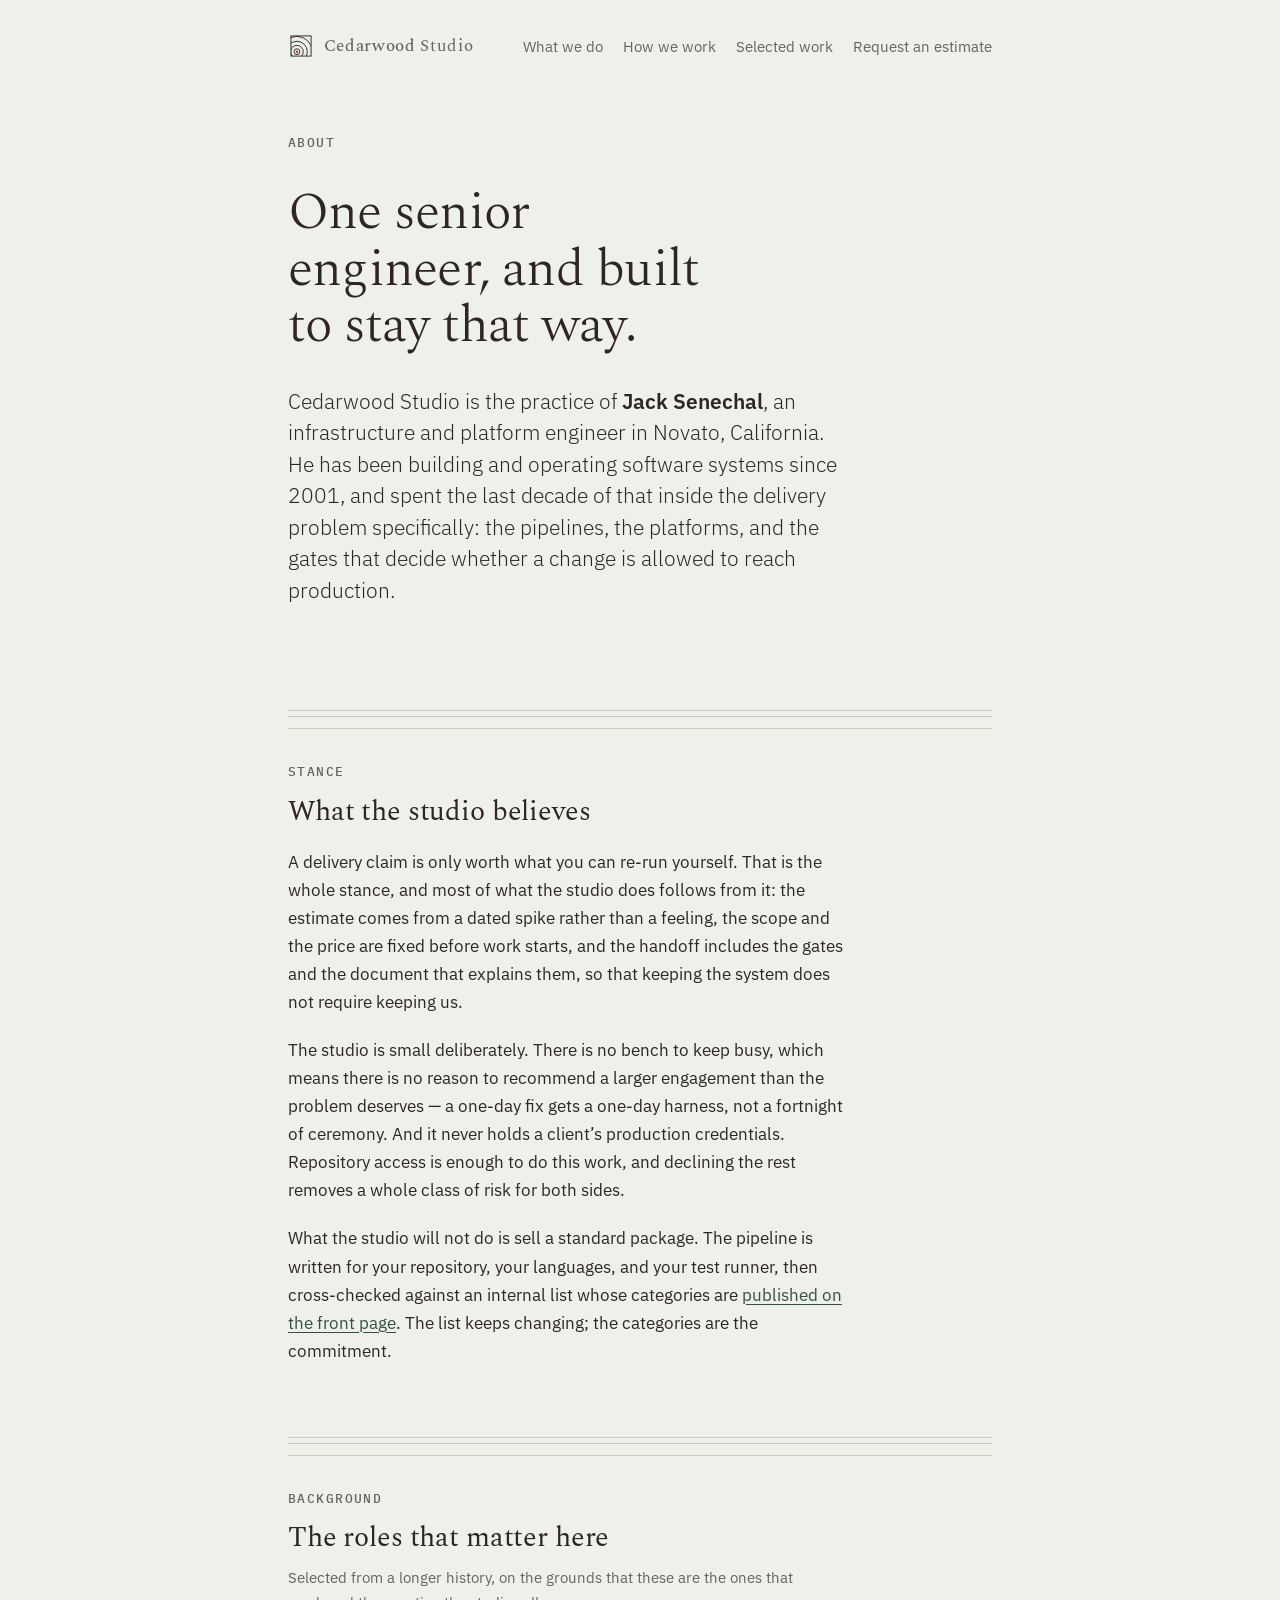
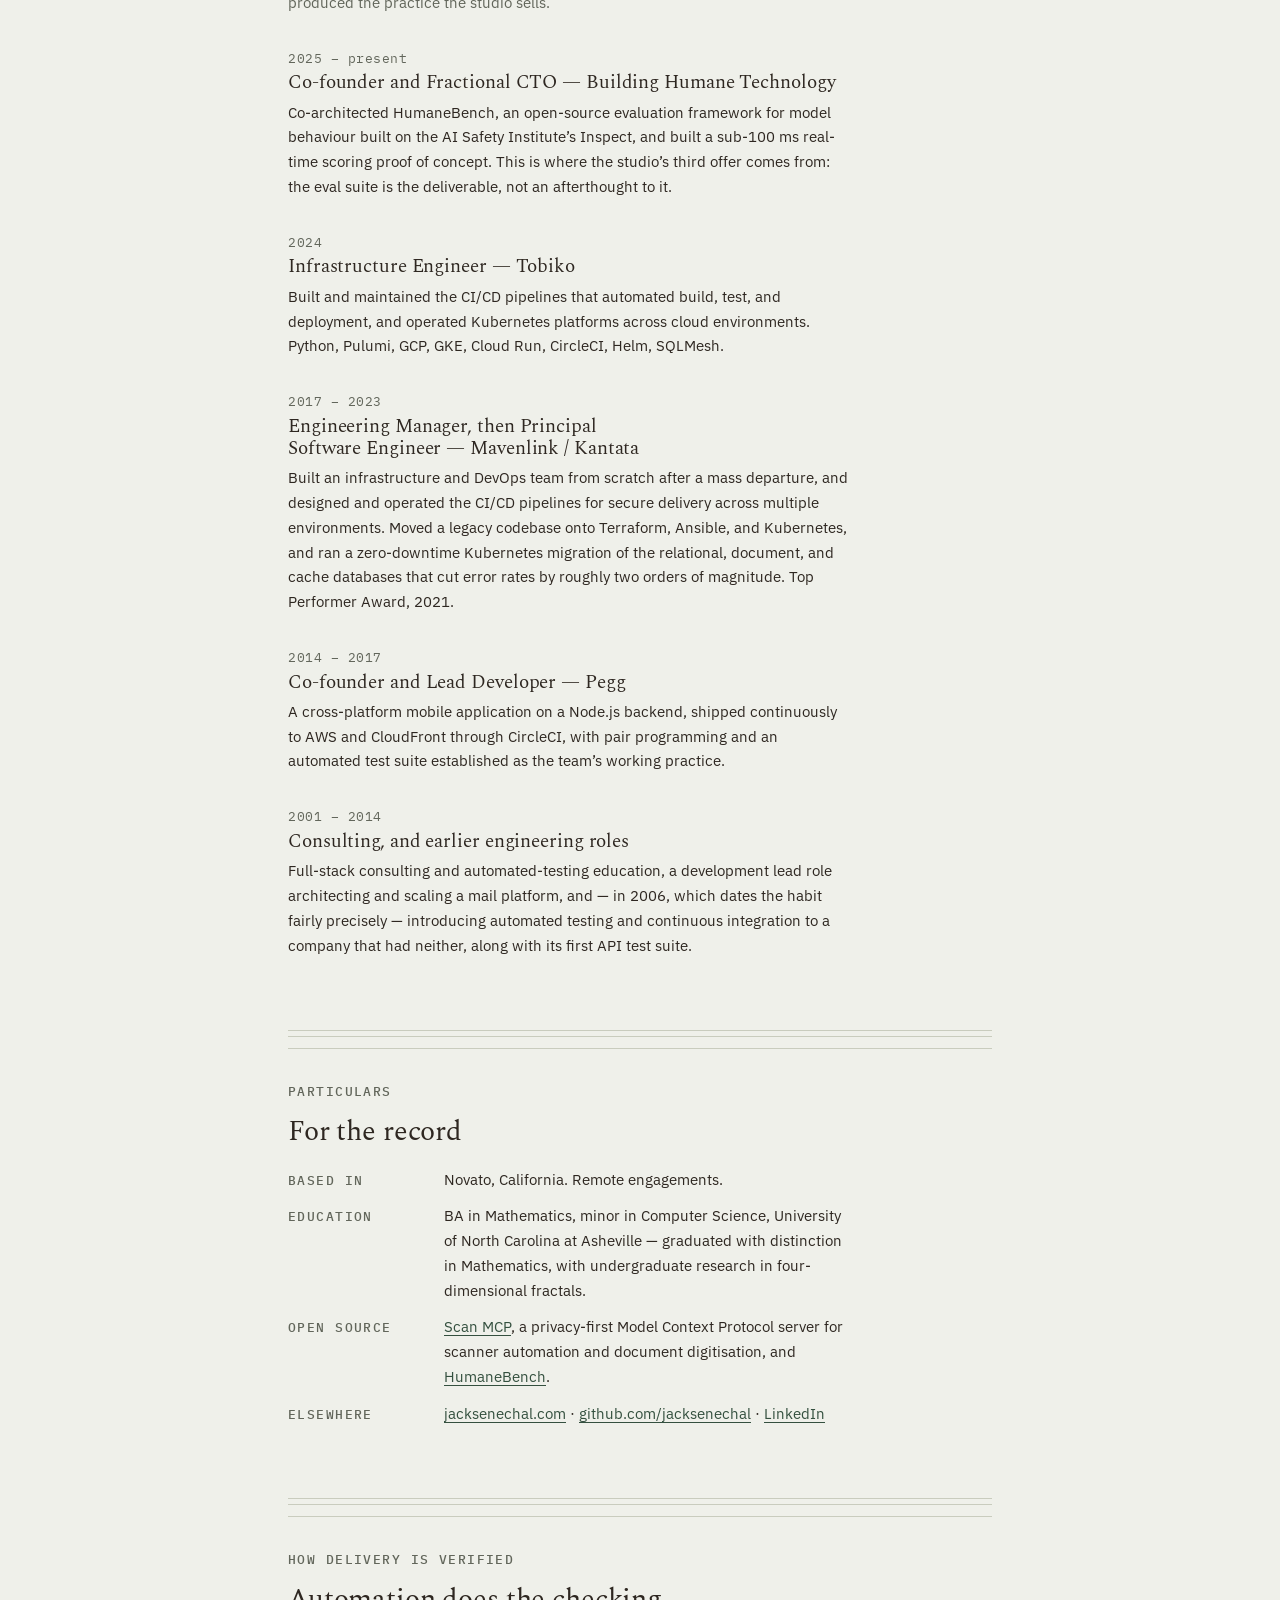
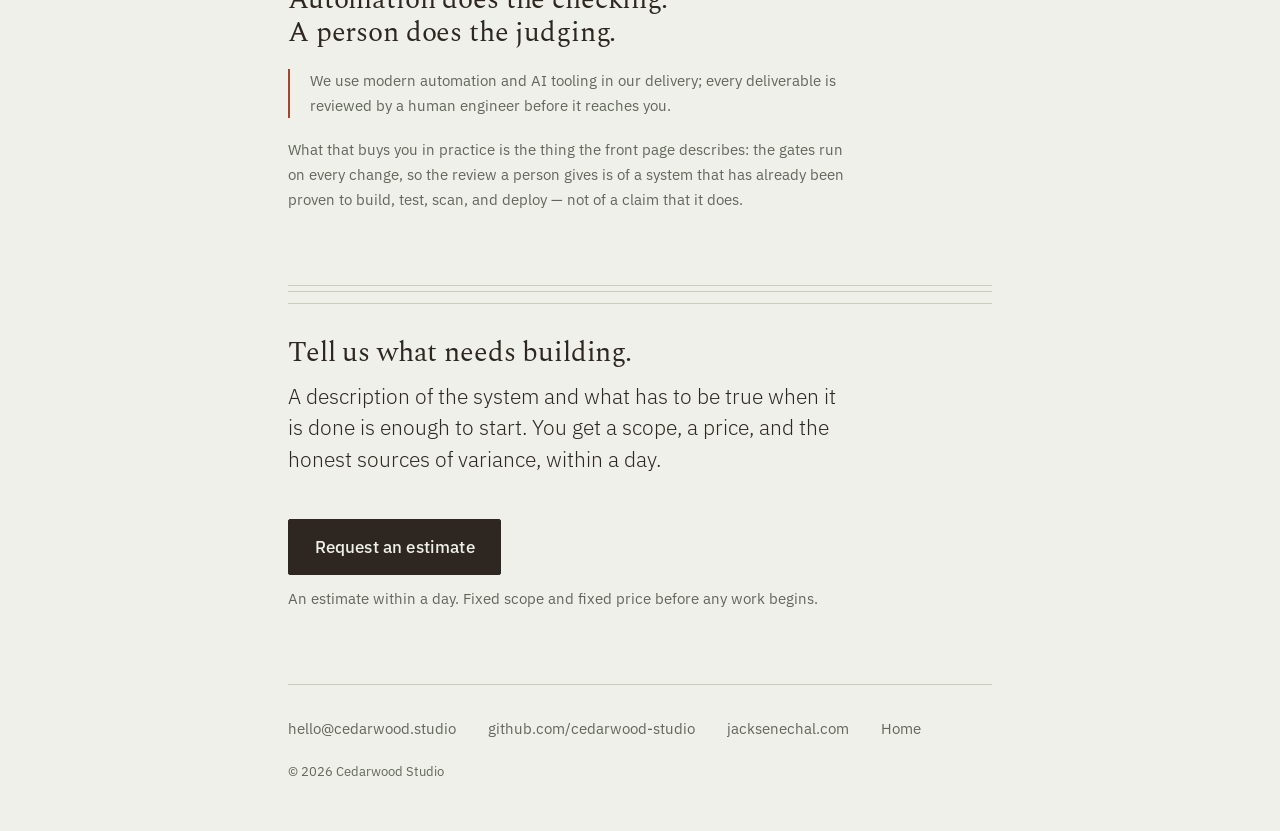
==== about.html @ 61c1fefd "Rebuild the site: Cedarwood Studio, zen-professional, estimate-first Replaces the paused v1 sales pa" ====
<!DOCTYPE html>
<html lang="en">
<head>
<meta charset="utf-8">
<meta name="viewport" content="width=device-width, initial-scale=1">
<title>About Cedarwood Studio</title>
<meta name="description" content="Cedarwood Studio is Jack Senechal — an infrastructure and platform engineer who has been building and operating software systems since 2001. The studio’s stance, the roles behind it, and how delivery is verified.">
<link rel="canonical" href="https://cedarwood.studio/about.html">
<meta name="robots" content="index, follow">

<meta property="og:type" content="profile">
<meta property="og:site_name" content="Cedarwood Studio">
<meta property="og:title" content="About Cedarwood Studio">
<meta property="og:description" content="The studio is Jack Senechal — infrastructure and platform engineering since 2001. CI/CD pipelines, Kubernetes platforms, and AI evaluation frameworks.">
<meta property="og:url" content="https://cedarwood.studio/about.html">
<meta property="og:image" content="https://cedarwood.studio/og.png">
<meta property="og:image:width" content="1200">
<meta property="og:image:height" content="630">
<meta property="og:image:alt" content="Cedarwood Studio — senior infrastructure engineering, delivered with proof.">
<meta name="twitter:card" content="summary_large_image">

<link rel="icon" href="favicon.svg" type="image/svg+xml">
<link rel="apple-touch-icon" href="favicon.svg">

<link rel="preconnect" href="https://fonts.googleapis.com">
<link rel="preconnect" href="https://fonts.gstatic.com" crossorigin>
<link rel="stylesheet" href="https://fonts.googleapis.com/css2?family=IBM+Plex+Mono:wght@400;500&family=IBM+Plex+Sans:wght@400;500;600&family=Spectral:wght@300;400;500&display=swap">
<link rel="stylesheet" href="styles.css">
</head>
<body>

<a class="skip" href="#main">Skip to content</a>

<header class="masthead column">
  <a class="wordmark" href="./" aria-label="Cedarwood Studio — home">
    <svg width="26" height="26" viewBox="0 0 32 32" role="img" aria-hidden="true" focusable="false">
      <!-- End grain of a milled cedar billet: the pith off-centre, growth rings
           widening outward, squared off by the saw. Drawn here, not sourced. -->
      <defs><clipPath id="cw-billet"><rect x="3.6" y="3.6" width="24.8" height="24.8"></rect></clipPath></defs>
      <g clip-path="url(#cw-billet)">
        <g class="ring" stroke-width="1.15">
          <circle cx="11" cy="23" r="3.6"></circle>
          <circle cx="11" cy="23" r="7.8"></circle>
          <circle cx="11" cy="23" r="12.8"></circle>
          <circle cx="11" cy="23" r="18.8"></circle>
        </g>
        <circle class="ring-pith" cx="11" cy="23" r="1.5"></circle>
      </g>
      <rect class="billet" x="3.6" y="3.6" width="24.8" height="24.8"></rect>
    </svg>
    <span><b>Cedarwood</b> Studio</span>
  </a>
  <nav aria-label="Sections">
    <ul>
      <li><a href="index.html#what-we-do">What we do</a></li>
      <li><a href="index.html#how-we-work">How we work</a></li>
      <li><a href="index.html#selected-work">Selected work</a></li>
      <li><a href="index.html#estimate">Request an estimate</a></li>
    </ul>
  </nav>
</header>

<main id="main" class="column">

  <section class="hero stack stack-4" aria-labelledby="about-title">
    <p class="label">About</p>
    <h1 id="about-title">One senior engineer, and built to stay that way.</h1>
    <p class="lead">Cedarwood Studio is the practice of <strong>Jack Senechal</strong>, an
      infrastructure and platform engineer in Novato, California. He has been building and
      operating software systems since 2001, and spent the last decade of that inside the
      delivery problem specifically: the pipelines, the platforms, and the gates that decide
      whether a change is allowed to reach production.</p>
  </section>

  <section aria-labelledby="stance-title">
    <div class="grain" aria-hidden="true"></div>
    <div class="stack stack-2">
      <p class="label">Stance</p>
      <h2 id="stance-title">What the studio believes</h2>
    </div>
    <div class="prose" style="padding-block-start: var(--s3);">
      <p>A delivery claim is only worth what you can re-run yourself. That is the whole stance,
        and most of what the studio does follows from it: the estimate comes from a dated spike
        rather than a feeling, the scope and the price are fixed before work starts, and the
        handoff includes the gates and the document that explains them, so that keeping the
        system does not require keeping us.</p>
      <p>The studio is small deliberately. There is no bench to keep busy, which means there is no
        reason to recommend a larger engagement than the problem deserves — a one-day fix gets a
        one-day harness, not a fortnight of ceremony. And it never holds a client’s production
        credentials. Repository access is enough to do this work, and declining the rest removes a
        whole class of risk for both sides.</p>
      <p>What the studio will not do is sell a standard package. The pipeline is written for your
        repository, your languages, and your test runner, then cross-checked against an internal
        list whose categories are
        <a href="index.html#how-we-work">published on the front page</a>. The list keeps changing;
        the categories are the commitment.</p>
    </div>
  </section>

  <section aria-labelledby="roles-title">
    <div class="grain" aria-hidden="true"></div>
    <div class="stack stack-2">
      <p class="label">Background</p>
      <h2 id="roles-title">The roles that matter here</h2>
      <p class="measure note">Selected from a longer history, on the grounds that these are the
        ones that produced the practice the studio sells.</p>
    </div>
    <ol class="roles" style="padding-block-start: var(--s4);">
      <li>
        <span class="when">2025 – present</span>
        <h3>Co-founder and Fractional CTO — Building Humane Technology</h3>
        <p>Co-architected HumaneBench, an open-source evaluation framework for model behaviour
          built on the AI Safety Institute’s Inspect, and built a sub-100&nbsp;ms real-time scoring
          proof of concept. This is where the studio’s third offer comes from: the eval suite is
          the deliverable, not an afterthought to it.</p>
      </li>
      <li>
        <span class="when">2024</span>
        <h3>Infrastructure Engineer — Tobiko</h3>
        <p>Built and maintained the CI/CD pipelines that automated build, test, and deployment,
          and operated Kubernetes platforms across cloud environments. Python, Pulumi, GCP, GKE,
          Cloud Run, CircleCI, Helm, SQLMesh.</p>
      </li>
      <li>
        <span class="when">2017 – 2023</span>
        <h3>Engineering Manager, then Principal Software Engineer — Mavenlink / Kantata</h3>
        <p>Built an infrastructure and DevOps team from scratch after a mass departure, and
          designed and operated the CI/CD pipelines for secure delivery across multiple
          environments. Moved a legacy codebase onto Terraform, Ansible, and Kubernetes, and ran a
          zero-downtime Kubernetes migration of the relational, document, and cache databases that
          cut error rates by roughly two orders of magnitude. Top Performer Award, 2021.</p>
      </li>
      <li>
        <span class="when">2014 – 2017</span>
        <h3>Co-founder and Lead Developer — Pegg</h3>
        <p>A cross-platform mobile application on a Node.js backend, shipped continuously to AWS
          and CloudFront through CircleCI, with pair programming and an automated test suite
          established as the team’s working practice.</p>
      </li>
      <li>
        <span class="when">2001 – 2014</span>
        <h3>Consulting, and earlier engineering roles</h3>
        <p>Full-stack consulting and automated-testing education, a development lead role
          architecting and scaling a mail platform, and — in 2006, which dates the habit fairly
          precisely — introducing automated testing and continuous integration to a company that
          had neither, along with its first API test suite.</p>
      </li>
    </ol>
  </section>

  <section aria-labelledby="facts-title">
    <div class="grain" aria-hidden="true"></div>
    <div class="stack stack-3">
      <div class="stack stack-2">
        <p class="label">Particulars</p>
        <h2 id="facts-title">For the record</h2>
      </div>
      <dl class="facts">
        <div><dt class="label">Based in</dt><dd>Novato, California. Remote engagements.</dd></div>
        <div><dt class="label">Education</dt><dd>BA in Mathematics, minor in Computer Science, University of North Carolina at Asheville — graduated with distinction in Mathematics, with undergraduate research in four-dimensional fractals.</dd></div>
        <div><dt class="label">Open source</dt><dd><a href="https://github.com/jacksenechal/scan-mcp">Scan MCP</a>, a privacy-first Model Context Protocol server for scanner automation and document digitisation, and <a href="https://github.com/buildinghumanetech/humanebench">HumaneBench</a>.</dd></div>
        <div><dt class="label">Elsewhere</dt><dd><a href="https://jacksenechal.com">jacksenechal.com</a> · <a href="https://github.com/jacksenechal">github.com/jacksenechal</a> · <a href="https://linkedin.com/in/jacksenechal">LinkedIn</a></dd></div>
      </dl>
    </div>
  </section>

  <section aria-labelledby="delivery-title">
    <div class="grain" aria-hidden="true"></div>
    <div class="stack stack-3">
      <div class="stack stack-2">
        <p class="label">How delivery is verified</p>
        <h2 id="delivery-title">Automation does the checking. A person does the judging.</h2>
      </div>
      <!-- [JACK: approve] — the single disclosure sentence, per charter D5:
           disclosed on the about page and truthfully whenever asked, never
           volunteered as a pitch and never on the front page. -->
      <p class="disclosure">We use modern automation and AI tooling in our delivery; every
        deliverable is reviewed by a human engineer before it reaches you.</p>
      <p class="measure note">What that buys you in practice is the thing the front page describes:
        the gates run on every change, so the review a person gives is of a system that has
        already been proven to build, test, scan, and deploy — not of a claim that it does.</p>
    </div>
  </section>

  <section id="estimate" aria-labelledby="estimate-title">
    <div class="grain" aria-hidden="true"></div>
    <div class="stack stack-4">
      <div class="stack stack-2">
        <h2 id="estimate-title">Tell us what needs building.</h2>
        <p class="measure lead">A description of the system and what has to be true when it is
          done is enough to start. You get a scope, a price, and the honest sources of variance,
          within a day.</p>
      </div>
      <div class="cta-row">
        <!-- Placeholder: mailto until the hardened estimate form lands (locomotive #54).
             HOOK — same as index.html; replace with the POST form pointed at the Basin
             endpoint when it is ready. See README "Estimate form". -->
        <a class="cta" href="mailto:hello@cedarwood.studio?subject=Estimate%20request&amp;body=A%20few%20lines%20to%20start%3A%0A%0A1.%20What%20needs%20building%2C%20fixing%2C%20or%20operating%0A2.%20The%20repository%20or%20stack%20it%20lives%20in%0A3.%20When%20you%20need%20it%20done%0A%0A">Request an estimate</a>
        <p class="note">An estimate within a day. Fixed scope and fixed price before any work begins.</p>
      </div>
    </div>
  </section>

</main>

<footer class="site-footer column">
  <ul>
    <li><a href="mailto:hello@cedarwood.studio">hello@cedarwood.studio</a></li>
    <li><a href="https://github.com/cedarwood-studio">github.com/cedarwood-studio</a></li>
    <li><a href="https://jacksenechal.com">jacksenechal.com</a></li>
    <li><a href="./">Home</a></li>
  </ul>
  <p class="copyright">&copy; 2026 Cedarwood Studio</p>
</footer>

</body>
</html>
---- styles.css ----
/* ==========================================================================
   Cedarwood Studio
   One stylesheet. No framework, no build step.

   Palette — six tokens named from cedar anatomy:
     sapwood    the pale outer wood         page ground
     bark       dark, warm, weathered       ink
     heartwood  the red core, muted         one accent, used sparingly
     shadow     forest-floor green          links and interactive state
     lichen     grey-green                  secondary text
     grain      ring lines                  hairlines and dividers
   plus `panel`, a single lifted surface for the work entries.

   Type: Spectral (display serif, Light/Regular) + IBM Plex Sans (body)
         + IBM Plex Mono (labels, figures, paths)
   ========================================================================== */

/* --- tokens: light (complete set lives here) ----------------------------- */

:root {
  --sapwood:   #eff0ea;
  --panel:     #e5e7dd;
  --bark:      #2e2721;
  --heartwood: #a2452f;
  --shadow:    #34503f;
  --lichen:    #62665b;
  --grain:     #c9ccbe;

  --font-display: "Spectral", "Iowan Old Style", "Palatino Linotype", Palatino, Georgia, serif;
  --font-body: "IBM Plex Sans", "Segoe UI", -apple-system, BlinkMacSystemFont, Helvetica, Arial, sans-serif;
  --font-mono: "IBM Plex Mono", ui-monospace, "SFMono-Regular", Menlo, Consolas, monospace;

  /* restrained scale: five steps, one fluid */
  --t-xs:   0.8125rem;
  --t-s:    0.9375rem;
  --t-base: 1.0625rem;
  --t-m:    1.3125rem;
  --t-l:    1.75rem;
  --t-xl:   clamp(2.125rem, 1.35rem + 2.8vw, 3.25rem);

  --s1: 0.375rem;
  --s2: 0.75rem;
  --s3: 1.25rem;
  --s4: 2rem;
  --s5: 3rem;
  --s6: 4.5rem;
  --s7: 6.5rem;

  --measure: 35rem;     /* ~65 characters of body text */
  --column:  44rem;

  color-scheme: light;
}

/* --- tokens: dark. Designed, not inverted — the ground is bark-shadow,
       the ink is sapwood, and both accents are re-mixed for the dark
       ground rather than reused from above. -------------------------------- */

@media (prefers-color-scheme: dark) {
  :root:not([data-theme="light"]) {
    --sapwood:   #1a1714;
    --panel:     #231f1a;
    --bark:      #e7e5dc;
    --heartwood: #d98c72;
    --shadow:    #93b79d;
    --lichen:    #9fa195;
    --grain:     #352f28;
    color-scheme: dark;
  }
}

:root[data-theme="dark"] {
  --sapwood:   #1a1714;
  --panel:     #231f1a;
  --bark:      #e7e5dc;
  --heartwood: #d98c72;
  --shadow:    #93b79d;
  --lichen:    #9fa195;
  --grain:     #352f28;
  color-scheme: dark;
}

/* --- base ---------------------------------------------------------------- */

*, *::before, *::after { box-sizing: border-box; }

html { -webkit-text-size-adjust: 100%; }

body {
  margin: 0;
  background: var(--sapwood);
  color: var(--bark);
  font-family: var(--font-body);
  font-size: var(--t-base);
  line-height: 1.65;
  font-weight: 400;
  padding-inline: clamp(1.25rem, 5vw, 2.5rem);
  padding-block: 0;
  -webkit-font-smoothing: antialiased;
}

p, ul, ol, dl, dd { margin: 0; }
ul, ol { padding: 0; }

h1, h2, h3 {
  font-family: var(--font-display);
  font-weight: 400;
  margin: 0;
  line-height: 1.18;
  text-wrap: balance;
  letter-spacing: -0.005em;
}

h1 { font-size: var(--t-xl); font-weight: 300; line-height: 1.08; letter-spacing: -0.015em; }
h2 { font-size: var(--t-l); }
h3 { font-size: var(--t-m); }

a { color: var(--shadow); text-decoration-thickness: 1px; text-underline-offset: 0.2em; }
a:hover { color: var(--heartwood); }

:focus-visible {
  outline: 2px solid var(--heartwood);
  outline-offset: 3px;
}

strong { font-weight: 600; }

/* --- layout -------------------------------------------------------------- */

.column { max-width: var(--column); margin-inline: auto; }
.measure { max-width: var(--measure); }

.stack { display: flex; flex-direction: column; }
.stack-1 { gap: var(--s1); }
.stack-2 { gap: var(--s2); }
.stack-3 { gap: var(--s3); }
.stack-4 { gap: var(--s4); }
.stack-5 { gap: var(--s5); }

main > section { padding-block: 0 var(--s6); }

/* The grain rule: four hairlines at widening intervals, the way cedar
   rings read outward from the pith. Used once at each major boundary. */
.grain {
  height: 19px;
  margin-block: 0 var(--s4);
  background-image: linear-gradient(
    to bottom,
    var(--grain) 0 1px, transparent 1px 6px,
    var(--grain) 6px 7px, transparent 7px 18px,
    var(--grain) 18px 19px
  );
}

.hair { height: 1px; background: var(--grain); border: 0; margin: 0; }

/* --- labels -------------------------------------------------------------- */

.label {
  font-family: var(--font-mono);
  font-size: var(--t-xs);
  letter-spacing: 0.11em;
  text-transform: uppercase;
  color: var(--lichen);
  font-weight: 500;
}

.lead {
  font-size: var(--t-m);
  line-height: 1.5;
  color: var(--bark);
  font-weight: 300;
}

.note { font-size: var(--t-s); color: var(--lichen); }

/* --- masthead ------------------------------------------------------------ */

.skip {
  position: absolute;
  left: -9999px;
  top: 0;
  background: var(--bark);
  color: var(--sapwood);
  padding: 0.6rem 1rem;
  z-index: 10;
}
.skip:focus { left: clamp(1.25rem, 5vw, 2.5rem); top: 0.5rem; }

.masthead {
  display: flex;
  flex-wrap: wrap;
  align-items: center;
  justify-content: space-between;
  gap: var(--s2) var(--s4);
  padding-block: var(--s4) var(--s6);
}

.wordmark {
  display: inline-flex;
  align-items: center;
  gap: 0.6rem;
  font-family: var(--font-display);
  font-size: 1.0625rem;
  letter-spacing: 0.04em;
  color: var(--bark);
  text-decoration: none;
}
.wordmark svg { display: block; flex: none; }
.wordmark .ring-pith { fill: var(--heartwood); }
.wordmark .ring { stroke: var(--bark); fill: none; }
.wordmark .billet { fill: none; stroke: var(--bark); stroke-width: 1.15; }
a.wordmark:hover .billet { stroke: var(--heartwood); }
.wordmark b { font-weight: 500; }
.wordmark span { color: var(--lichen); font-weight: 400; }
a.wordmark:hover { color: var(--bark); }
a.wordmark:hover .ring { stroke: var(--heartwood); }

.masthead nav ul {
  display: flex;
  flex-wrap: wrap;
  gap: var(--s2) var(--s3);
  list-style: none;
}
.masthead nav a {
  font-size: var(--t-s);
  color: var(--lichen);
  text-decoration: none;
}
.masthead nav a:hover { color: var(--heartwood); text-decoration: underline; }

/* --- hero ---------------------------------------------------------------- */

.hero { padding-block: 0 var(--s7); }
.hero h1 { max-width: 30rem; }
.hero .lead { max-width: var(--measure); }

.cta-row {
  display: flex;
  flex-wrap: wrap;
  align-items: center;
  gap: var(--s2) var(--s4);
  padding-block-start: var(--s2);
}

.cta {
  display: inline-block;
  background: var(--bark);
  color: var(--sapwood);
  font-family: var(--font-body);
  font-size: var(--t-base);
  font-weight: 500;
  letter-spacing: 0.01em;
  text-decoration: none;
  padding: 0.8rem 1.6rem;
  border: 1px solid var(--bark);
  border-radius: 2px;
}
.cta:hover { background: var(--heartwood); border-color: var(--heartwood); color: #fff; }
:root[data-theme="dark"] .cta:hover,
.cta:hover { color: var(--sapwood); }

/* --- offers: a stacked list, not a row of cards -------------------------- */

.offer { padding-block: var(--s4) 0; }
.offer:first-of-type { padding-block-start: var(--s3); }
.offer + .offer { border-top: 1px solid var(--grain); }
.offer h3 { padding-block-start: 0; }

.offer dl {
  display: grid;
  grid-template-columns: 1fr;
  gap: var(--s1) var(--s3);
  max-width: var(--measure);
}
.offer dt { padding-block-start: var(--s2); }
.offer dd { font-size: var(--t-s); }

@media (min-width: 42rem) {
  .offer dl { grid-template-columns: 9.5rem 1fr; align-items: baseline; }
  .offer dt { padding-block-start: var(--s2); }
  .offer dd { padding-block-start: var(--s2); }
}

/* --- process: a real sequence, so it is numbered -------------------------- */

.process {
  list-style: none;
  counter-reset: step;
  display: flex;
  flex-direction: column;
  gap: var(--s3);
  max-width: var(--measure);
}
.process li {
  counter-increment: step;
  display: grid;
  grid-template-columns: 2.25rem 1fr;
  gap: 0.15rem var(--s2);
}
.process li::before {
  content: counter(step, decimal-leading-zero);
  grid-column: 1;
  grid-row: 1 / span 2;
  font-family: var(--font-mono);
  font-size: var(--t-xs);
  font-variant-numeric: tabular-nums;
  color: var(--heartwood);
  padding-block-start: 0.35em;
}
.process b { grid-column: 2; grid-row: 1; font-weight: 600; }
.process span { grid-column: 2; grid-row: 2; font-size: var(--t-s); color: var(--lichen); }

/* --- what we check: eight published categories --------------------------- */

.checks {
  display: grid;
  grid-template-columns: 1fr;
  gap: var(--s3) var(--s4);
}
@media (min-width: 40rem) {
  .checks { grid-template-columns: 1fr 1fr; }
}
.checks > div { display: flex; flex-direction: column; gap: 0.2rem; }
.checks dfn { font-style: normal; }
.checks p { font-size: var(--t-s); color: var(--lichen); }

/* --- selected work: the one place that gets a filled surface ------------- */

.work { display: flex; flex-direction: column; gap: var(--s3); }

.work article {
  background: var(--panel);
  padding: var(--s4) clamp(1.25rem, 3vw, 2rem);
  display: flex;
  flex-direction: column;
  gap: var(--s2);
}
.work h3 { font-size: 1.3125rem; max-width: 30rem; }
.work p { font-size: var(--t-s); max-width: var(--measure); }
.work .figures {
  list-style: none;
  display: grid;
  grid-template-columns: repeat(auto-fit, minmax(10.5rem, 1fr));
  gap: var(--s4) var(--s3);
  margin-block-start: var(--s2);
  padding-block-start: var(--s3);
  border-top: 1px solid var(--grain);
}
.work .figures li { display: flex; flex-direction: column; gap: 0.1rem; }
.work .figures b {
  font-family: var(--font-mono);
  font-size: 1.1875rem;
  font-weight: 500;
  font-variant-numeric: tabular-nums;
  letter-spacing: -0.01em;
  color: var(--heartwood);
  line-height: 1.2;
}
.work .figures span {
  font-size: var(--t-xs);
  line-height: 1.4;
  color: var(--lichen);
}

/* --- proof --------------------------------------------------------------- */

.proof {
  display: flex;
  flex-direction: column;
  gap: var(--s3);
  max-width: var(--measure);
}
.repo {
  font-family: var(--font-mono);
  font-size: var(--t-s);
  word-break: break-word;
}

/* --- about page ---------------------------------------------------------- */

.prose { max-width: var(--measure); display: flex; flex-direction: column; gap: var(--s3); }

.roles { list-style: none; display: flex; flex-direction: column; gap: var(--s4); max-width: var(--measure); }
.roles h3 { font-size: 1.1875rem; }
.roles p { font-size: var(--t-s); padding-block-start: var(--s1); }
.roles .when {
  font-family: var(--font-mono);
  font-size: var(--t-xs);
  font-variant-numeric: tabular-nums;
  letter-spacing: 0.04em;
  color: var(--lichen);
  display: block;
  padding-block-end: 0.2rem;
}

.facts { display: flex; flex-direction: column; gap: var(--s2); max-width: var(--measure); }
.facts > div { display: grid; grid-template-columns: 1fr; gap: 0.1rem; }
@media (min-width: 36rem) {
  .facts > div { grid-template-columns: 8.5rem 1fr; gap: var(--s3); align-items: baseline; }
}
.facts dd { font-size: var(--t-s); }

.disclosure {
  border-left: 2px solid var(--heartwood);
  padding-inline-start: var(--s3);
  max-width: var(--measure);
  font-size: var(--t-s);
  color: var(--lichen);
}

/* --- footer -------------------------------------------------------------- */

.site-footer {
  padding-block: var(--s4) var(--s5);
  border-top: 1px solid var(--grain);
}
.site-footer ul {
  list-style: none;
  display: flex;
  flex-wrap: wrap;
  gap: var(--s2) var(--s4);
  font-size: var(--t-s);
}
.site-footer a { color: var(--lichen); text-decoration: none; }
.site-footer a:hover { color: var(--heartwood); text-decoration: underline; }
.site-footer .copyright {
  font-size: var(--t-xs);
  color: var(--lichen);
  padding-block-start: var(--s3);
  font-variant-numeric: tabular-nums;
}

/* --- honest motion: effectively none ------------------------------------- */

a, .cta { transition: color 120ms linear, background-color 120ms linear, border-color 120ms linear; }

@media (prefers-reduced-motion: reduce) {
  *, *::before, *::after {
    animation-duration: 0.01ms !important;
    animation-iteration-count: 1 !important;
    transition-duration: 0.01ms !important;
    scroll-behavior: auto !important;
  }
}

/* --- print --------------------------------------------------------------- */

@media print {
  body { background: #fff; color: #000; }
  .masthead nav, .cta-row { display: none; }
}
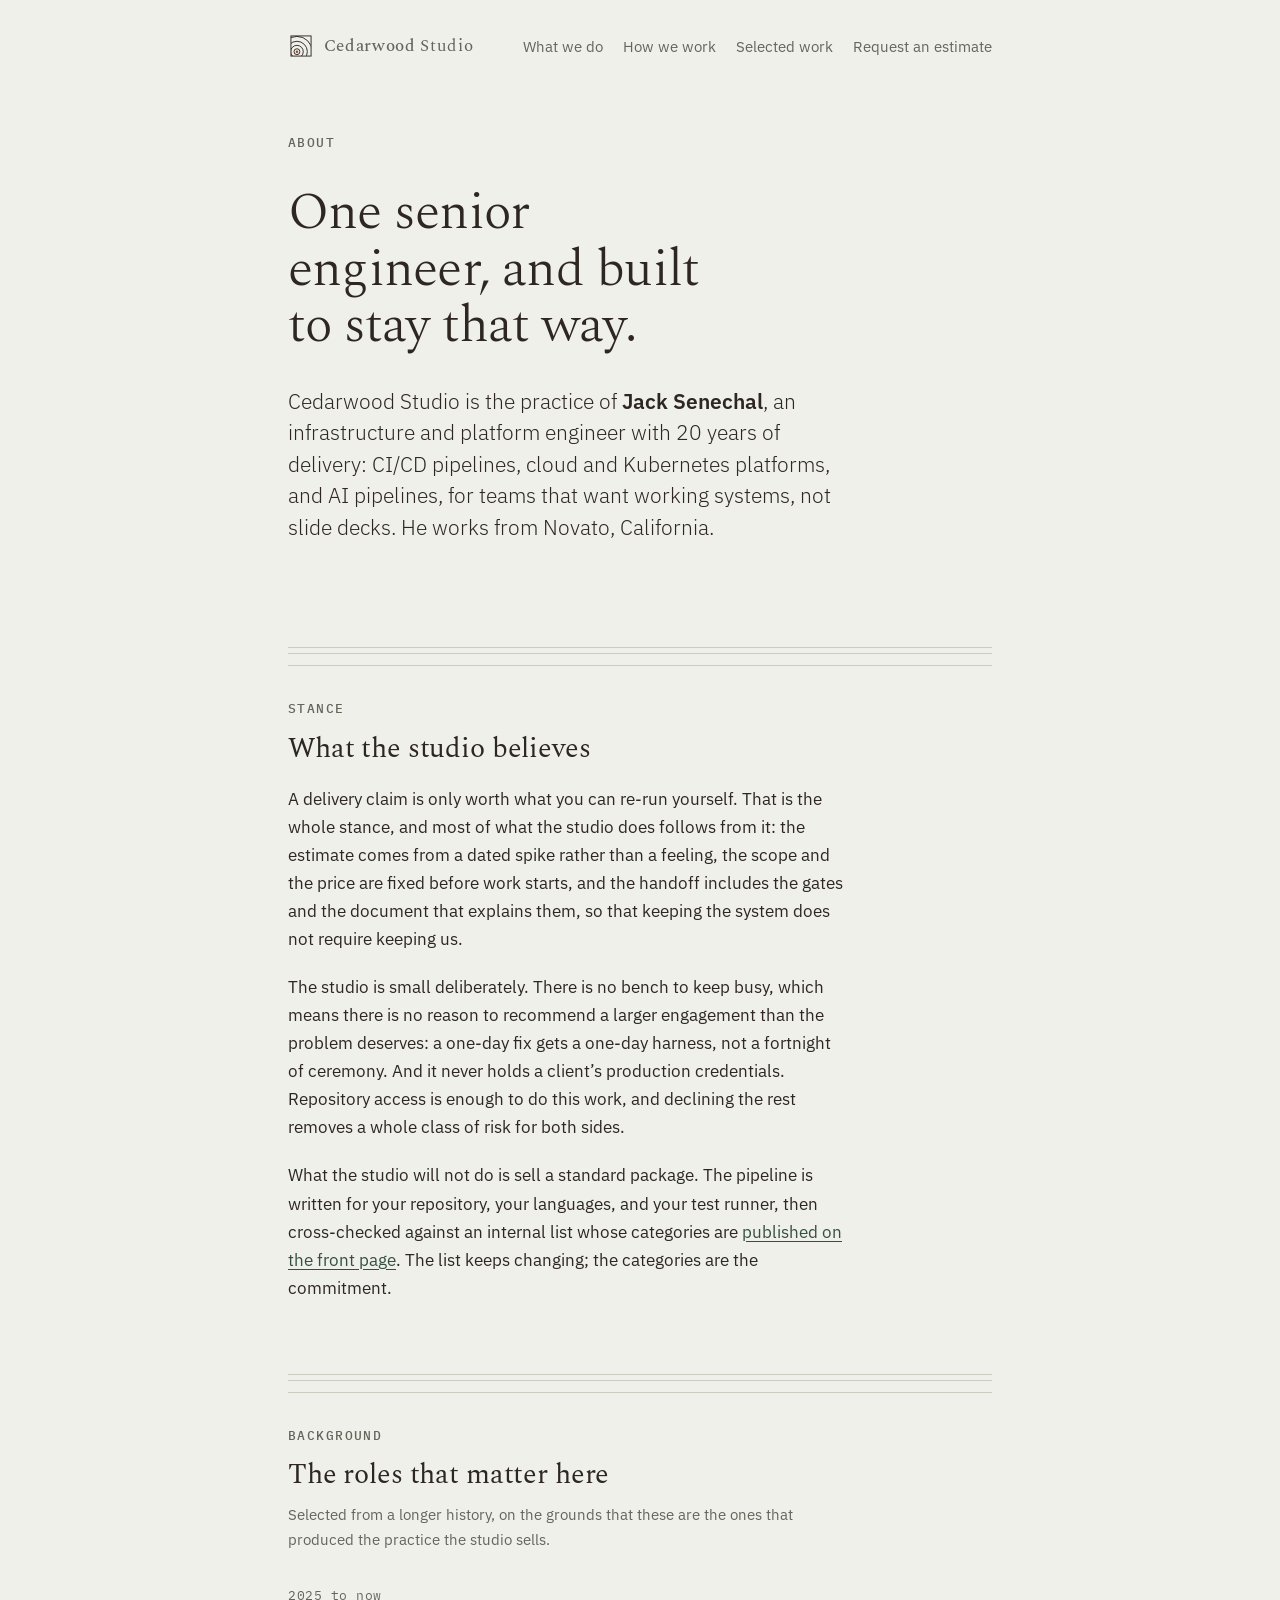
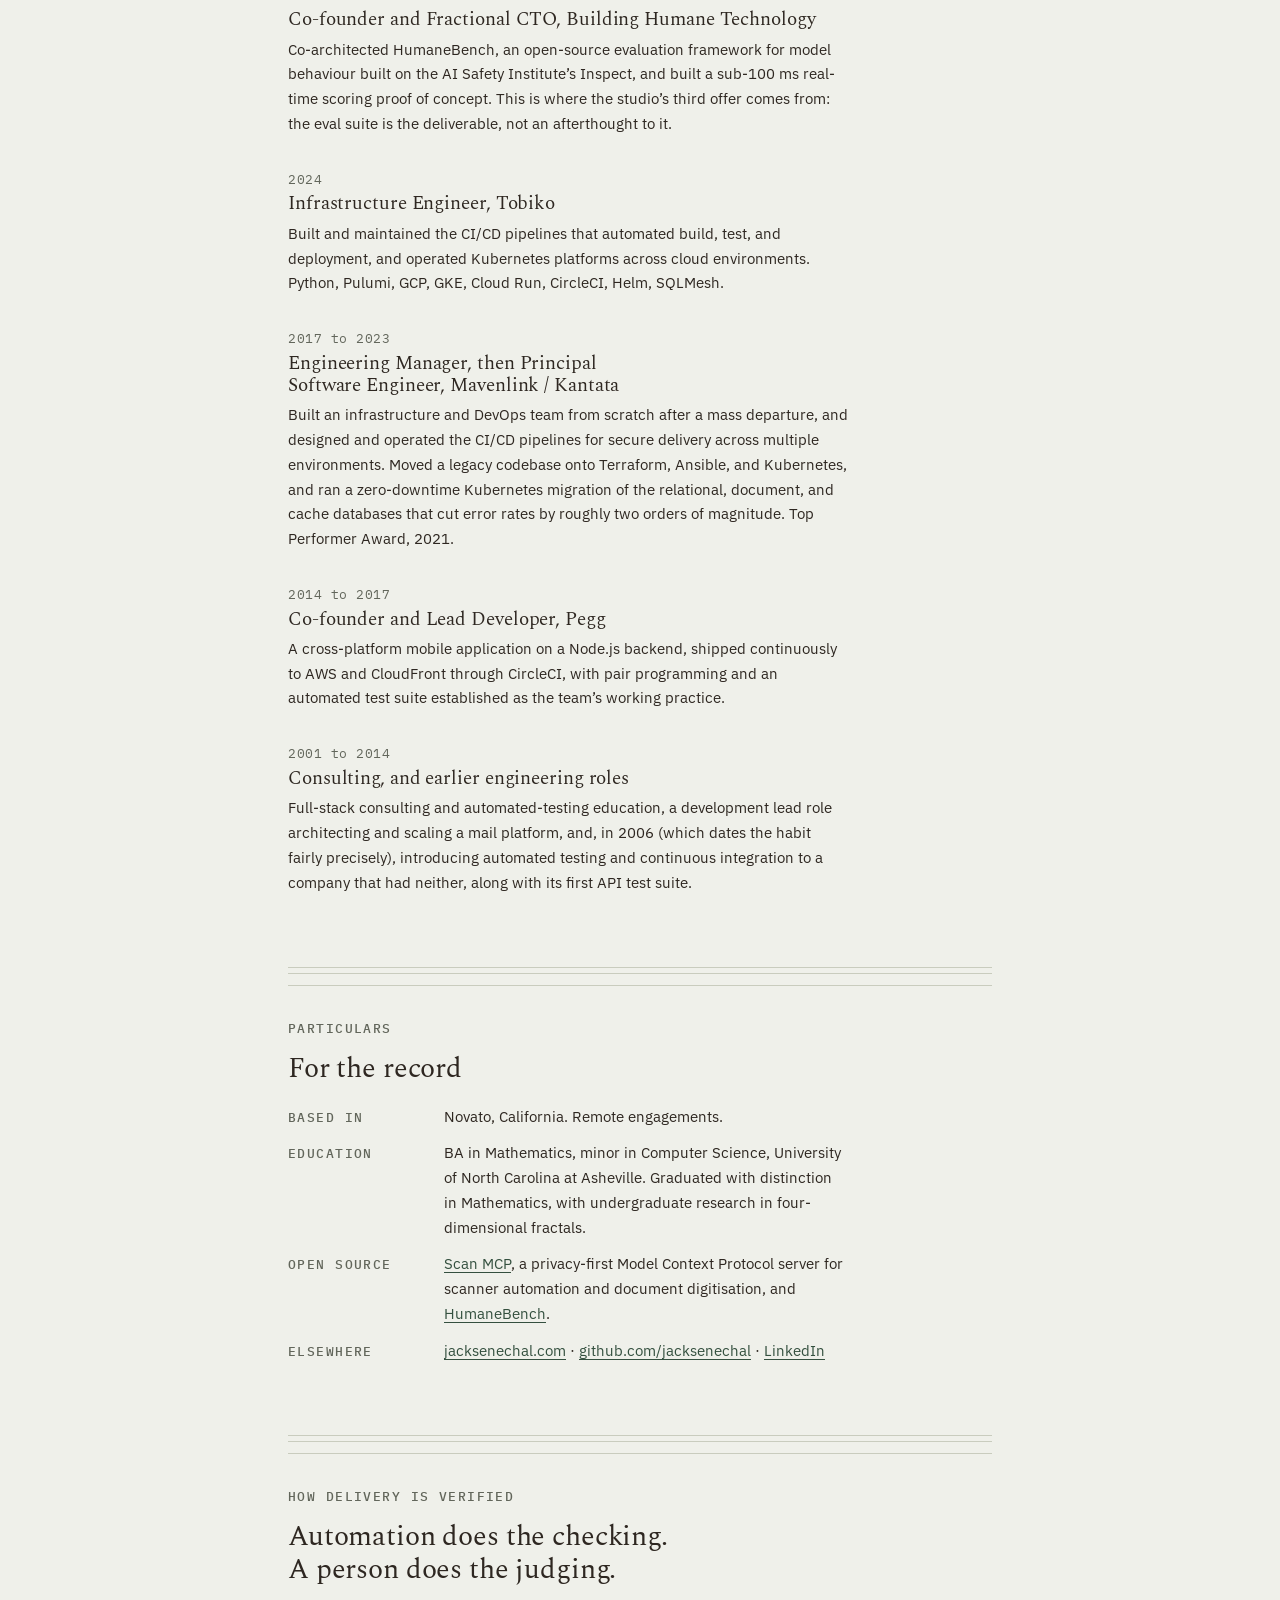
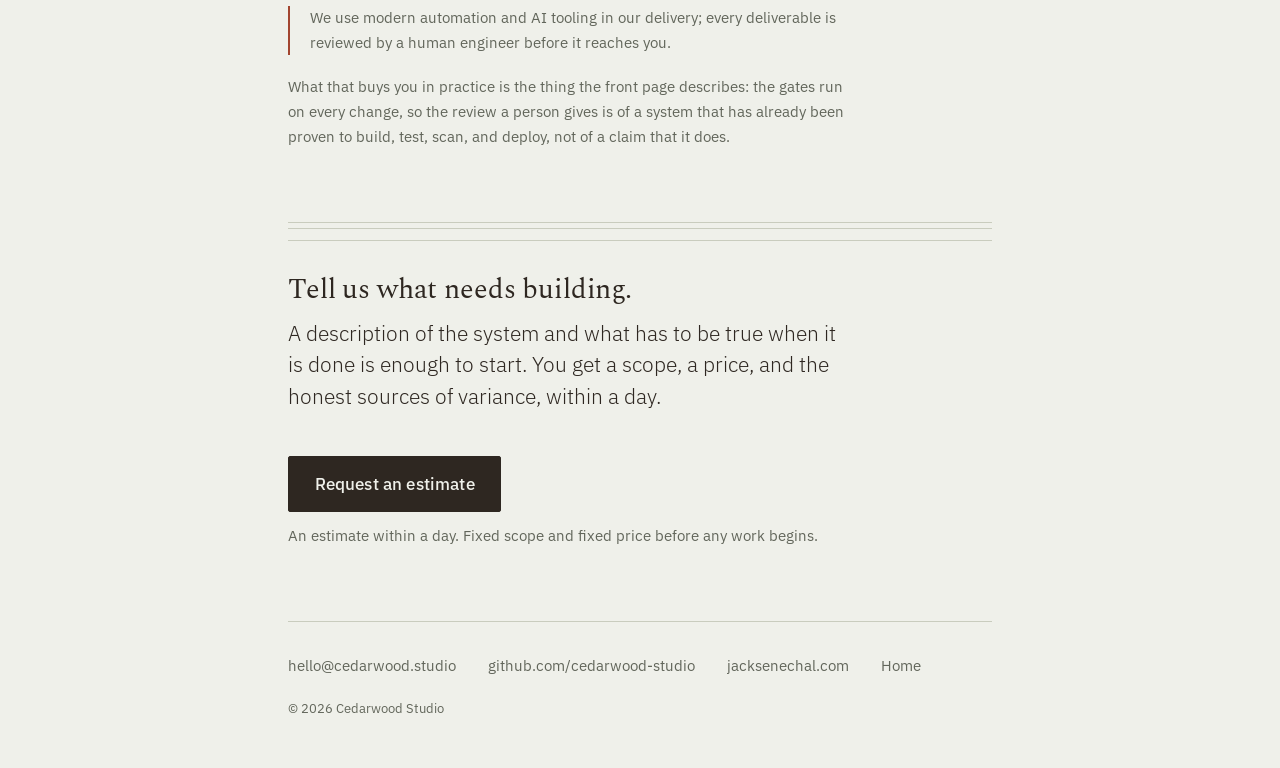
==== commit 8c9b4545: "Remove every em and en dash from the site copy (Jack's voice rule) Jack, 2026-10-27: no em dashes or" ====
--- a/about.html
+++ b/about.html
@@ -4,19 +4,19 @@
 <meta charset="utf-8">
 <meta name="viewport" content="width=device-width, initial-scale=1">
 <title>About Cedarwood Studio</title>
-<meta name="description" content="Cedarwood Studio is Jack Senechal — an infrastructure and platform engineer who has been building and operating software systems since 2001. The studio’s stance, the roles behind it, and how delivery is verified.">
+<meta name="description" content="Cedarwood Studio is Jack Senechal, an infrastructure and platform engineer with 20 years of delivery: CI/CD pipelines, cloud and Kubernetes platforms, and AI pipelines. The studio’s stance, the roles behind it, and how delivery is verified.">
 <link rel="canonical" href="https://cedarwood.studio/about.html">
 <meta name="robots" content="index, follow">
 
 <meta property="og:type" content="profile">
 <meta property="og:site_name" content="Cedarwood Studio">
 <meta property="og:title" content="About Cedarwood Studio">
-<meta property="og:description" content="The studio is Jack Senechal — infrastructure and platform engineering since 2001. CI/CD pipelines, Kubernetes platforms, and AI evaluation frameworks.">
+<meta property="og:description" content="The studio is Jack Senechal, an infrastructure and platform engineer with 20 years of delivery: CI/CD pipelines, cloud and Kubernetes platforms, and AI pipelines.">
 <meta property="og:url" content="https://cedarwood.studio/about.html">
 <meta property="og:image" content="https://cedarwood.studio/og.png">
 <meta property="og:image:width" content="1200">
 <meta property="og:image:height" content="630">
-<meta property="og:image:alt" content="Cedarwood Studio — senior infrastructure engineering, delivered with proof.">
+<meta property="og:image:alt" content="Cedarwood Studio: senior infrastructure engineering, delivered with proof.">
 <meta name="twitter:card" content="summary_large_image">
 
 <link rel="icon" href="favicon.svg" type="image/svg+xml">
@@ -32,7 +32,7 @@
 <a class="skip" href="#main">Skip to content</a>
 
 <header class="masthead column">
-  <a class="wordmark" href="./" aria-label="Cedarwood Studio — home">
+  <a class="wordmark" href="./" aria-label="Cedarwood Studio, home">
     <svg width="26" height="26" viewBox="0 0 32 32" role="img" aria-hidden="true" focusable="false">
       <!-- End grain of a milled cedar billet: the pith off-centre, growth rings
            widening outward, squared off by the saw. Drawn here, not sourced. -->
@@ -66,10 +66,9 @@
     <p class="label">About</p>
     <h1 id="about-title">One senior engineer, and built to stay that way.</h1>
     <p class="lead">Cedarwood Studio is the practice of <strong>Jack Senechal</strong>, an
-      infrastructure and platform engineer in Novato, California. He has been building and
-      operating software systems since 2001, and spent the last decade of that inside the
-      delivery problem specifically: the pipelines, the platforms, and the gates that decide
-      whether a change is allowed to reach production.</p>
+      infrastructure and platform engineer with 20 years of delivery: CI/CD pipelines, cloud and
+      Kubernetes platforms, and AI pipelines, for teams that want working systems, not slide
+      decks. He works from Novato, California.</p>
   </section>
 
   <section aria-labelledby="stance-title">
@@ -85,7 +84,7 @@
         handoff includes the gates and the document that explains them, so that keeping the
         system does not require keeping us.</p>
       <p>The studio is small deliberately. There is no bench to keep busy, which means there is no
-        reason to recommend a larger engagement than the problem deserves — a one-day fix gets a
+        reason to recommend a larger engagement than the problem deserves: a one-day fix gets a
         one-day harness, not a fortnight of ceremony. And it never holds a client’s production
         credentials. Repository access is enough to do this work, and declining the rest removes a
         whole class of risk for both sides.</p>
@@ -107,8 +106,8 @@
     </div>
     <ol class="roles" style="padding-block-start: var(--s4);">
       <li>
-        <span class="when">2025 – present</span>
-        <h3>Co-founder and Fractional CTO — Building Humane Technology</h3>
+        <span class="when">2025 to now</span>
+        <h3>Co-founder and Fractional CTO, Building Humane Technology</h3>
         <p>Co-architected HumaneBench, an open-source evaluation framework for model behaviour
           built on the AI Safety Institute’s Inspect, and built a sub-100&nbsp;ms real-time scoring
           proof of concept. This is where the studio’s third offer comes from: the eval suite is
@@ -116,14 +115,14 @@
       </li>
       <li>
         <span class="when">2024</span>
-        <h3>Infrastructure Engineer — Tobiko</h3>
+        <h3>Infrastructure Engineer, Tobiko</h3>
         <p>Built and maintained the CI/CD pipelines that automated build, test, and deployment,
           and operated Kubernetes platforms across cloud environments. Python, Pulumi, GCP, GKE,
           Cloud Run, CircleCI, Helm, SQLMesh.</p>
       </li>
       <li>
-        <span class="when">2017 – 2023</span>
-        <h3>Engineering Manager, then Principal Software Engineer — Mavenlink / Kantata</h3>
+        <span class="when">2017 to 2023</span>
+        <h3>Engineering Manager, then Principal Software Engineer, Mavenlink / Kantata</h3>
         <p>Built an infrastructure and DevOps team from scratch after a mass departure, and
           designed and operated the CI/CD pipelines for secure delivery across multiple
           environments. Moved a legacy codebase onto Terraform, Ansible, and Kubernetes, and ran a
@@ -131,18 +130,18 @@
           cut error rates by roughly two orders of magnitude. Top Performer Award, 2021.</p>
       </li>
       <li>
-        <span class="when">2014 – 2017</span>
-        <h3>Co-founder and Lead Developer — Pegg</h3>
+        <span class="when">2014 to 2017</span>
+        <h3>Co-founder and Lead Developer, Pegg</h3>
         <p>A cross-platform mobile application on a Node.js backend, shipped continuously to AWS
           and CloudFront through CircleCI, with pair programming and an automated test suite
           established as the team’s working practice.</p>
       </li>
       <li>
-        <span class="when">2001 – 2014</span>
+        <span class="when">2001 to 2014</span>
         <h3>Consulting, and earlier engineering roles</h3>
         <p>Full-stack consulting and automated-testing education, a development lead role
-          architecting and scaling a mail platform, and — in 2006, which dates the habit fairly
-          precisely — introducing automated testing and continuous integration to a company that
+          architecting and scaling a mail platform, and, in 2006 (which dates the habit fairly
+          precisely), introducing automated testing and continuous integration to a company that
           had neither, along with its first API test suite.</p>
       </li>
     </ol>
@@ -157,7 +156,7 @@
       </div>
       <dl class="facts">
         <div><dt class="label">Based in</dt><dd>Novato, California. Remote engagements.</dd></div>
-        <div><dt class="label">Education</dt><dd>BA in Mathematics, minor in Computer Science, University of North Carolina at Asheville — graduated with distinction in Mathematics, with undergraduate research in four-dimensional fractals.</dd></div>
+        <div><dt class="label">Education</dt><dd>BA in Mathematics, minor in Computer Science, University of North Carolina at Asheville. Graduated with distinction in Mathematics, with undergraduate research in four-dimensional fractals.</dd></div>
         <div><dt class="label">Open source</dt><dd><a href="https://github.com/jacksenechal/scan-mcp">Scan MCP</a>, a privacy-first Model Context Protocol server for scanner automation and document digitisation, and <a href="https://github.com/buildinghumanetech/humanebench">HumaneBench</a>.</dd></div>
         <div><dt class="label">Elsewhere</dt><dd><a href="https://jacksenechal.com">jacksenechal.com</a> · <a href="https://github.com/jacksenechal">github.com/jacksenechal</a> · <a href="https://linkedin.com/in/jacksenechal">LinkedIn</a></dd></div>
       </dl>
@@ -171,14 +170,14 @@
         <p class="label">How delivery is verified</p>
         <h2 id="delivery-title">Automation does the checking. A person does the judging.</h2>
       </div>
-      <!-- [JACK: approve] — the single disclosure sentence, per charter D5:
+      <!-- [JACK: approve]: the single disclosure sentence, per charter D5:
            disclosed on the about page and truthfully whenever asked, never
            volunteered as a pitch and never on the front page. -->
       <p class="disclosure">We use modern automation and AI tooling in our delivery; every
         deliverable is reviewed by a human engineer before it reaches you.</p>
       <p class="measure note">What that buys you in practice is the thing the front page describes:
         the gates run on every change, so the review a person gives is of a system that has
-        already been proven to build, test, scan, and deploy — not of a claim that it does.</p>
+        already been proven to build, test, scan, and deploy, not of a claim that it does.</p>
     </div>
   </section>
 
@@ -193,7 +192,7 @@
       </div>
       <div class="cta-row">
         <!-- Placeholder: mailto until the hardened estimate form lands (locomotive #54).
-             HOOK — same as index.html; replace with the POST form pointed at the Basin
+             HOOK: same as index.html; replace with the POST form pointed at the Basin
              endpoint when it is ready. See README "Estimate form". -->
         <a class="cta" href="mailto:hello@cedarwood.studio?subject=Estimate%20request&amp;body=A%20few%20lines%20to%20start%3A%0A%0A1.%20What%20needs%20building%2C%20fixing%2C%20or%20operating%0A2.%20The%20repository%20or%20stack%20it%20lives%20in%0A3.%20When%20you%20need%20it%20done%0A%0A">Request an estimate</a>
         <p class="note">An estimate within a day. Fixed scope and fixed price before any work begins.</p>
